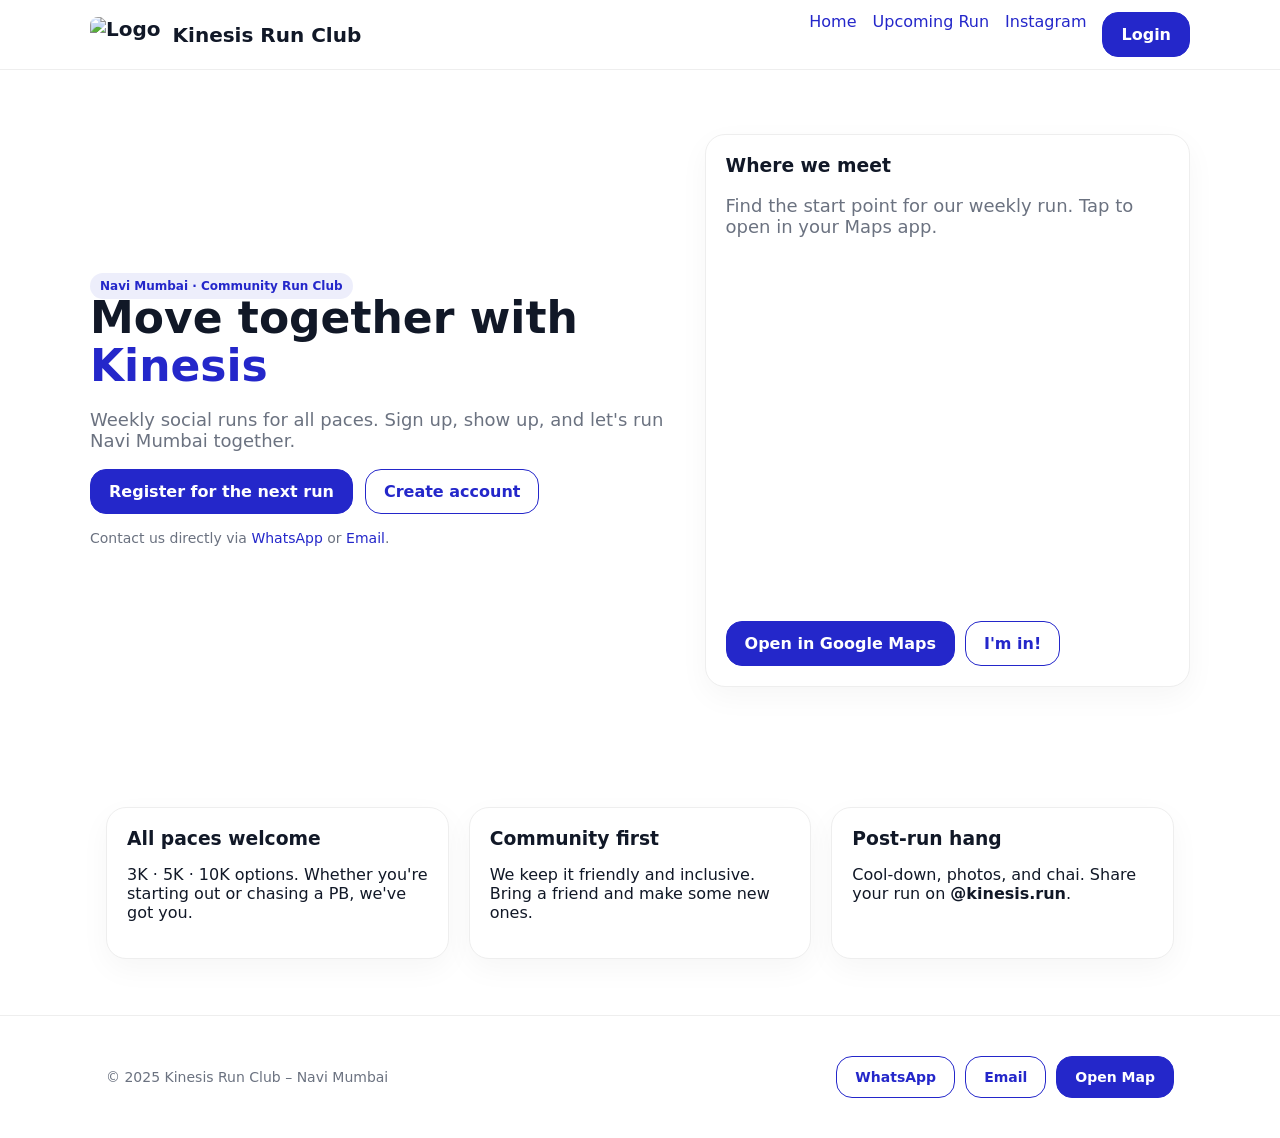
==== index.html @ 4a2fda23 "initial files" ====
<!DOCTYPE html>
<html lang="en">
  <head>
    <meta charset="utf-8" />
    <meta name="viewport" content="width=device-width, initial-scale=1" />
    <title>Kinesis Run Club</title>
    <link rel="stylesheet" href="assets/style.css" />
    <link rel="icon" href="assets/logo.png" />
    <meta name="theme-color" content="#2427CA" />
  </head>
  <body>
    <nav class="nav">
      <div class="container nav-inner">
        <div class="brand">
          <img src="assets/logo.png" alt="Logo" />
          <span>Kinesis Run Club</span>
        </div>
        <div class="navlinks">
          <a href="index.html">Home</a>
          <a href="register_run.html">Upcoming Run</a>
          <a
            href="https://instagram.com/kinesis.run"
            target="_blank"
            rel="noopener"
            >Instagram</a
          >
          <a href="login.html" class="btn">Login</a>
        </div>
      </div>
    </nav>
    <main>
      <section class="hero container">
        <div>
          <span class="badge">Navi Mumbai · Community Run Club</span>
          <h1>
            Move together with <span style="color: #2427ca">Kinesis</span>
          </h1>
          <p>
            Weekly social runs for all paces. Sign up, show up, and let's run
            Navi Mumbai together.
          </p>
          <div style="display: flex; gap: 12px; margin-top: 16px">
            <a class="btn" href="register_run.html"
              >Register for the next run</a
            >
            <a class="btn ghost" href="signup.html">Create account</a>
          </div>
          <div style="margin-top: 16px; font-size: 14px; color: #6b7280">
            Contact us directly via
            <a
              href="https://wa.me/919999999999?text=Hi%20Kinesis%20team!%20I%20had%20a%20question%20about%20the%20next%20run."
              target="_blank"
              rel="noopener"
              >WhatsApp</a
            >
            or
            <a
              href="mailto:hello@kinesis.run?subject=Kinesis%20Run%20Query&body=Hi%20Kinesis%20team%2C%0A%0AI%20had%20a%20question%20about%20the%20next%20run..."
              target="_blank"
              rel="noopener"
              >Email</a
            >.
          </div>
        </div>
        <div class="card map-card">
          <h3 style="margin-top: 0">Where we meet</h3>
          <p class="muted">
            Find the start point for our weekly run. Tap to open in your Maps
            app.
          </p>
          <iframe
            src="https://www.google.com/maps?q=?q=Navi+Mumbai&output=embed"
            loading="lazy"
            referrerpolicy="no-referrer-when-downgrade"
          ></iframe>
          <div style="margin-top: 12px; display: flex; gap: 10px">
            <a
              class="btn"
              href="https://maps.app.goo.gl/FHU3wwp6EKNCJDRWA"
              target="_blank"
              rel="noopener"
              >Open in Google Maps</a
            >
            <a class="btn ghost" href="register_run.html">I'm in!</a>
          </div>
        </div>
      </section>

      <section class="section">
        <div class="container grid grid-3">
          <div class="card">
            <h3 style="margin: 0 0 8px">All paces welcome</h3>
            <p>
              3K · 5K · 10K options. Whether you're starting out or chasing a
              PB, we've got you.
            </p>
          </div>
          <div class="card">
            <h3 style="margin: 0 0 8px">Community first</h3>
            <p>
              We keep it friendly and inclusive. Bring a friend and make some
              new ones.
            </p>
          </div>
          <div class="card">
            <h3 style="margin: 0 0 8px">Post-run hang</h3>
            <p>
              Cool-down, photos, and chai. Share your run on
              <strong>@kinesis.run</strong>.
            </p>
          </div>
        </div>
      </section>
    </main>
    <footer class="footer">
      <div
        class="container"
        style="
          display: flex;
          align-items: center;
          justify-content: space-between;
        "
      >
        <div>&copy; 2025 Kinesis Run Club – Navi Mumbai</div>
        <div style="display: flex; gap: 10px">
          <a
            class="btn ghost"
            href="https://wa.me/919999999999?text=Hi%20Kinesis%20team!%20I%20had%20a%20question%20about%20the%20next%20run."
            target="_blank"
            rel="noopener"
            title="WhatsApp us"
            >WhatsApp</a
          >
          <a
            class="btn ghost"
            href="mailto:hello@kinesis.run?subject=Kinesis%20Run%20Query&body=Hi%20Kinesis%20team%2C%0A%0AI%20had%20a%20question%20about%20the%20next%20run..."
            target="_blank"
            rel="noopener"
            title="Email us"
            >Email</a
          >
          <a
            class="btn"
            href="https://maps.app.goo.gl/FHU3wwp6EKNCJDRWA"
            target="_blank"
            rel="noopener"
            >Open Map</a
          >
        </div>
      </div>
    </footer>
  </body>
</html>
---- assets/style.css ----
:root{
  --primary: #2427CA;
  --bg: #ffffff;
  --text: #111827;
  --muted: #6b7280;
}
*{box-sizing:border-box}
body{
  margin:0;
  font-family: system-ui, -apple-system, Segoe UI, Roboto, Helvetica, Arial, "Apple Color Emoji","Segoe UI Emoji";
  color: var(--text);
  background: var(--bg);
}
a{ color: var(--primary); text-decoration: none; }
.container{ max-width: 1100px; margin: 0 auto; padding: 0 16px; }
.nav{
  position: sticky; top:0; z-index: 50;
  background: #fff; border-bottom: 1px solid #eee;
}
.nav-inner{ display:flex; align-items:center; justify-content:space-between; padding:12px 0; }
.brand{ display:flex; align-items:center; gap:12px; font-weight:700; font-size: 20px; }
.brand img{ height:36px; width:auto; border-radius:8px; }
.navlinks{ display:flex; gap:16px; }
.btn{
  display:inline-block; padding:12px 18px; border-radius:16px;
  border:1px solid var(--primary); color:#fff; background: var(--primary);
  transition: transform .05s ease, box-shadow .2s ease; font-weight:600;
}
.btn.ghost{ background:#fff; color: var(--primary); }
.btn:hover{ transform: translateY(-1px); box-shadow: 0 8px 20px rgba(36,39,202,.2); }
.hero{ padding: 64px 0; display:grid; grid-template-columns:1.2fr 1fr; gap: 32px; align-items:center; }
.hero h1{ font-size: 44px; line-height:1.1; margin:0 0 12px; }
.hero p{ color: var(--muted); font-size: 18px; }
.card{ background:#fff; border: 1px solid #eee; border-radius: 20px; padding: 20px; box-shadow: 0 10px 30px rgba(0,0,0,.04); }
.grid{ display:grid; gap: 20px; }
.grid-3{ grid-template-columns: repeat(3, 1fr); }
.section{ padding: 56px 0; }
.footer{ padding: 40px 0; border-top:1px solid #eee; color:#6b7280; font-size:14px; }
input, select, textarea{
  width:100%; padding:12px 14px; border-radius:12px; border:1px solid #e5e7eb;
  outline:none; font-size:16px; background:#fff;
}
label{ font-size:14px; color:#374151; font-weight:600; display:block; margin-bottom:8px; }
.form-row{ display:grid; grid-template-columns: 1fr 1fr; gap:16px; }
.badge{ background: rgba(36,39,202,.08); color: var(--primary); padding: 6px 10px; border-radius:999px; font-weight:700; font-size:12px; }
.table{ width:100%; border-collapse: collapse; }
.table th, .table td{ border-bottom:1px solid #eee; padding:10px 8px; text-align:left; font-size:14px; }
.stats{ display:flex; gap:16px; }
.stat{ flex:1; text-align:center; background:#fff; border:1px solid #eee; border-radius:16px; padding:16px; }
.map-card iframe{ width:100%; height:350px; border:0; border-radius:14px; }
@media (max-width: 900px){
  .hero{ grid-template-columns:1fr; }
  .form-row{ grid-template-columns: 1fr; }
}
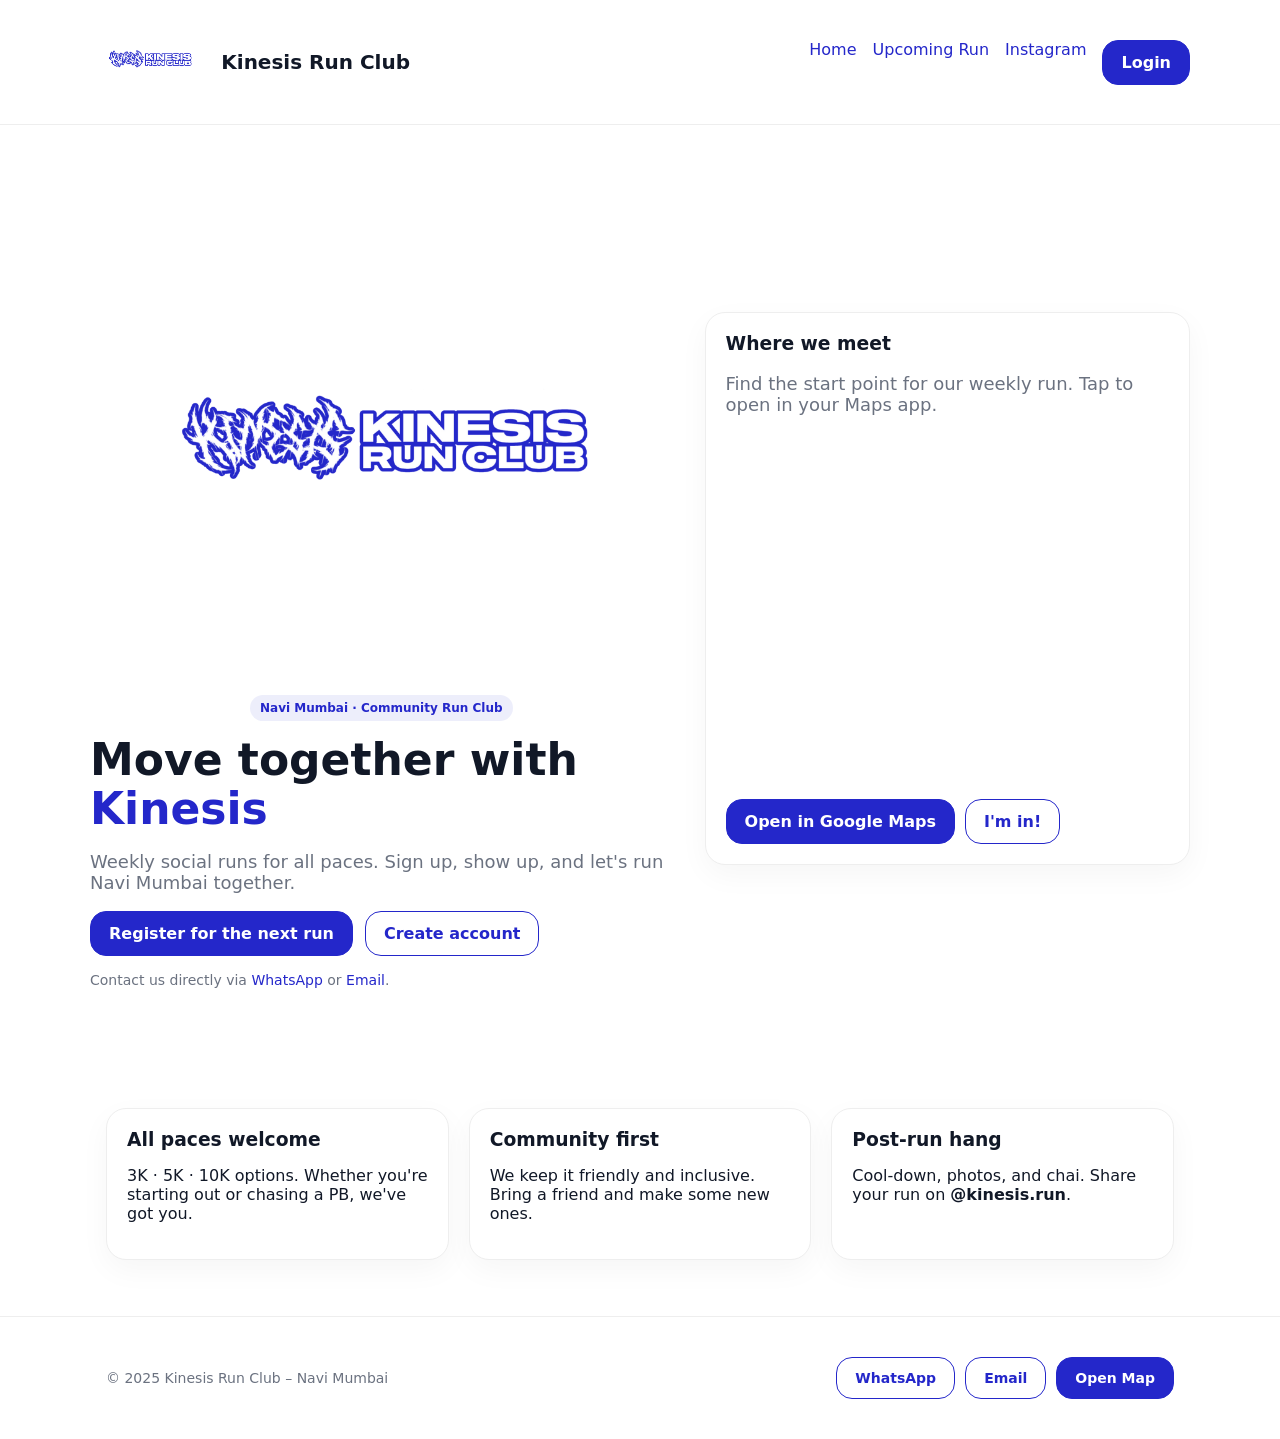
==== commit e0dad8ea: "Update hero logo CSS to fit banner space" ====
--- a/index.html
+++ b/index.html
@@ -1,25 +1,27 @@
 <!DOCTYPE html>
 <html lang="en">
   <head>
+    <meta name="viewport" content="width=device-width, initial-scale=1.0" />
+
     <meta charset="utf-8" />
     <meta name="viewport" content="width=device-width, initial-scale=1" />
     <title>Kinesis Run Club</title>
     <link rel="stylesheet" href="assets/style.css" />
-    <link rel="icon" href="assets/logo.png" />
+    <link rel="icon" href="assets/kinesis_logo.png" />
     <meta name="theme-color" content="#2427CA" />
   </head>
   <body>
     <nav class="nav">
       <div class="container nav-inner">
         <div class="brand">
-          <img src="assets/logo.png" alt="Logo" />
+          <img src="assets/kinesis_logo.png" alt="Logo" />
           <span>Kinesis Run Club</span>
         </div>
         <div class="navlinks">
           <a href="index.html">Home</a>
           <a href="register_run.html">Upcoming Run</a>
           <a
-            href="https://instagram.com/kinesis.run"
+            href="https://www.instagram.com/kinesisrunclub/"
             target="_blank"
             rel="noopener"
             >Instagram</a
@@ -31,10 +33,14 @@
     <main>
       <section class="hero container">
         <div>
-          <span class="badge">Navi Mumbai · Community Run Club</span>
+          <div class="hero-logo">
+            <img src="/assets/kinesis_logo.png" alt="Kinesis Logo" />
+            <span class="badge">Navi Mumbai · Community Run Club</span>
+          </div>
           <h1>
             Move together with <span style="color: #2427ca">Kinesis</span>
           </h1>
+
           <p>
             Weekly social runs for all paces. Sign up, show up, and let's run
             Navi Mumbai together.
--- a/assets/style.css
+++ b/assets/style.css
@@ -1,54 +1,198 @@
-:root{
-  --primary: #2427CA;
+:root {
+  --primary: #2427ca;
   --bg: #ffffff;
   --text: #111827;
   --muted: #6b7280;
 }
-*{box-sizing:border-box}
-body{
-  margin:0;
-  font-family: system-ui, -apple-system, Segoe UI, Roboto, Helvetica, Arial, "Apple Color Emoji","Segoe UI Emoji";
+* {
+  box-sizing: border-box;
+}
+body {
+  margin: 0;
+  font-family: system-ui, -apple-system, Segoe UI, Roboto, Helvetica, Arial,
+    "Apple Color Emoji", "Segoe UI Emoji";
   color: var(--text);
   background: var(--bg);
 }
-a{ color: var(--primary); text-decoration: none; }
-.container{ max-width: 1100px; margin: 0 auto; padding: 0 16px; }
-.nav{
-  position: sticky; top:0; z-index: 50;
-  background: #fff; border-bottom: 1px solid #eee;
+a {
+  color: var(--primary);
+  text-decoration: none;
 }
-.nav-inner{ display:flex; align-items:center; justify-content:space-between; padding:12px 0; }
-.brand{ display:flex; align-items:center; gap:12px; font-weight:700; font-size: 20px; }
-.brand img{ height:36px; width:auto; border-radius:8px; }
-.navlinks{ display:flex; gap:16px; }
-.btn{
-  display:inline-block; padding:12px 18px; border-radius:16px;
-  border:1px solid var(--primary); color:#fff; background: var(--primary);
-  transition: transform .05s ease, box-shadow .2s ease; font-weight:600;
+.container {
+  max-width: 1100px;
+  margin: 0 auto;
+  padding: 0 16px;
 }
-.btn.ghost{ background:#fff; color: var(--primary); }
-.btn:hover{ transform: translateY(-1px); box-shadow: 0 8px 20px rgba(36,39,202,.2); }
-.hero{ padding: 64px 0; display:grid; grid-template-columns:1.2fr 1fr; gap: 32px; align-items:center; }
-.hero h1{ font-size: 44px; line-height:1.1; margin:0 0 12px; }
-.hero p{ color: var(--muted); font-size: 18px; }
-.card{ background:#fff; border: 1px solid #eee; border-radius: 20px; padding: 20px; box-shadow: 0 10px 30px rgba(0,0,0,.04); }
-.grid{ display:grid; gap: 20px; }
-.grid-3{ grid-template-columns: repeat(3, 1fr); }
-.section{ padding: 56px 0; }
-.footer{ padding: 40px 0; border-top:1px solid #eee; color:#6b7280; font-size:14px; }
-input, select, textarea{
-  width:100%; padding:12px 14px; border-radius:12px; border:1px solid #e5e7eb;
-  outline:none; font-size:16px; background:#fff;
+.nav {
+  position: sticky;
+  top: 0;
+  z-index: 50;
+  background: #fff;
+  border-bottom: 1px solid #eee;
 }
-label{ font-size:14px; color:#374151; font-weight:600; display:block; margin-bottom:8px; }
-.form-row{ display:grid; grid-template-columns: 1fr 1fr; gap:16px; }
-.badge{ background: rgba(36,39,202,.08); color: var(--primary); padding: 6px 10px; border-radius:999px; font-weight:700; font-size:12px; }
-.table{ width:100%; border-collapse: collapse; }
-.table th, .table td{ border-bottom:1px solid #eee; padding:10px 8px; text-align:left; font-size:14px; }
-.stats{ display:flex; gap:16px; }
-.stat{ flex:1; text-align:center; background:#fff; border:1px solid #eee; border-radius:16px; padding:16px; }
-.map-card iframe{ width:100%; height:350px; border:0; border-radius:14px; }
-@media (max-width: 900px){
-  .hero{ grid-template-columns:1fr; }
-  .form-row{ grid-template-columns: 1fr; }
-}+.nav-inner {
+  display: flex;
+  align-items: center;
+  justify-content: space-between;
+  padding: 12px 0;
+}
+.brand {
+  display: flex;
+  align-items: center;
+  gap: 12px;
+  font-weight: 700;
+  font-size: 20px;
+}
+.brand img {
+  height: 100px;
+  width: auto;
+  border-radius: 10px;
+}
+.hero-logo {
+  text-align: center; /* center horizontally */
+  margin-bottom: 10px; /* space below the logo */
+}
+
+.hero-logo {
+  width: 100%; /* take full container width */
+  text-align: center; /* center horizontally */
+  margin: 20px 0; /* spacing above and below */
+}
+
+.hero-logo img {
+  max-width: 100%; /* responsive to container */
+  height: auto; /* keep aspect ratio */
+  display: block; /* remove inline gap */
+  margin: 0 auto; /* center the image */
+  object-fit: contain; /* avoid stretching distortion */
+}
+
+.navlinks {
+  display: flex;
+  gap: 16px;
+}
+.btn {
+  display: inline-block;
+  padding: 12px 18px;
+  border-radius: 16px;
+  border: 1px solid var(--primary);
+  color: #fff;
+  background: var(--primary);
+  transition: transform 0.05s ease, box-shadow 0.2s ease;
+  font-weight: 600;
+}
+.btn.ghost {
+  background: #fff;
+  color: var(--primary);
+}
+.btn:hover {
+  transform: translateY(-1px);
+  box-shadow: 0 8px 20px rgba(36, 39, 202, 0.2);
+}
+.hero {
+  padding: 64px 0;
+  display: grid;
+  grid-template-columns: 1.2fr 1fr;
+  gap: 32px;
+  align-items: center;
+}
+.hero h1 {
+  font-size: 44px;
+  line-height: 1.1;
+  margin: 0 0 12px;
+}
+.hero p {
+  color: var(--muted);
+  font-size: 18px;
+}
+.card {
+  background: #fff;
+  border: 1px solid #eee;
+  border-radius: 20px;
+  padding: 20px;
+  box-shadow: 0 10px 30px rgba(0, 0, 0, 0.04);
+}
+.grid {
+  display: grid;
+  gap: 20px;
+}
+.grid-3 {
+  grid-template-columns: repeat(3, 1fr);
+}
+.section {
+  padding: 56px 0;
+}
+.footer {
+  padding: 40px 0;
+  border-top: 1px solid #eee;
+  color: #6b7280;
+  font-size: 14px;
+}
+input,
+select,
+textarea {
+  width: 100%;
+  padding: 12px 14px;
+  border-radius: 12px;
+  border: 1px solid #e5e7eb;
+  outline: none;
+  font-size: 16px;
+  background: #fff;
+}
+label {
+  font-size: 14px;
+  color: #374151;
+  font-weight: 600;
+  display: block;
+  margin-bottom: 8px;
+}
+.form-row {
+  display: grid;
+  grid-template-columns: 1fr 1fr;
+  gap: 16px;
+}
+.badge {
+  background: rgba(36, 39, 202, 0.08);
+  color: var(--primary);
+  padding: 6px 10px;
+  border-radius: 999px;
+  font-weight: 700;
+  font-size: 12px;
+}
+.table {
+  width: 100%;
+  border-collapse: collapse;
+}
+.table th,
+.table td {
+  border-bottom: 1px solid #eee;
+  padding: 10px 8px;
+  text-align: left;
+  font-size: 14px;
+}
+.stats {
+  display: flex;
+  gap: 16px;
+}
+.stat {
+  flex: 1;
+  text-align: center;
+  background: #fff;
+  border: 1px solid #eee;
+  border-radius: 16px;
+  padding: 16px;
+}
+.map-card iframe {
+  width: 100%;
+  height: 350px;
+  border: 0;
+  border-radius: 14px;
+}
+@media (max-width: 900px) {
+  .hero {
+    grid-template-columns: 1fr;
+  }
+  .form-row {
+    grid-template-columns: 1fr;
+  }
+}
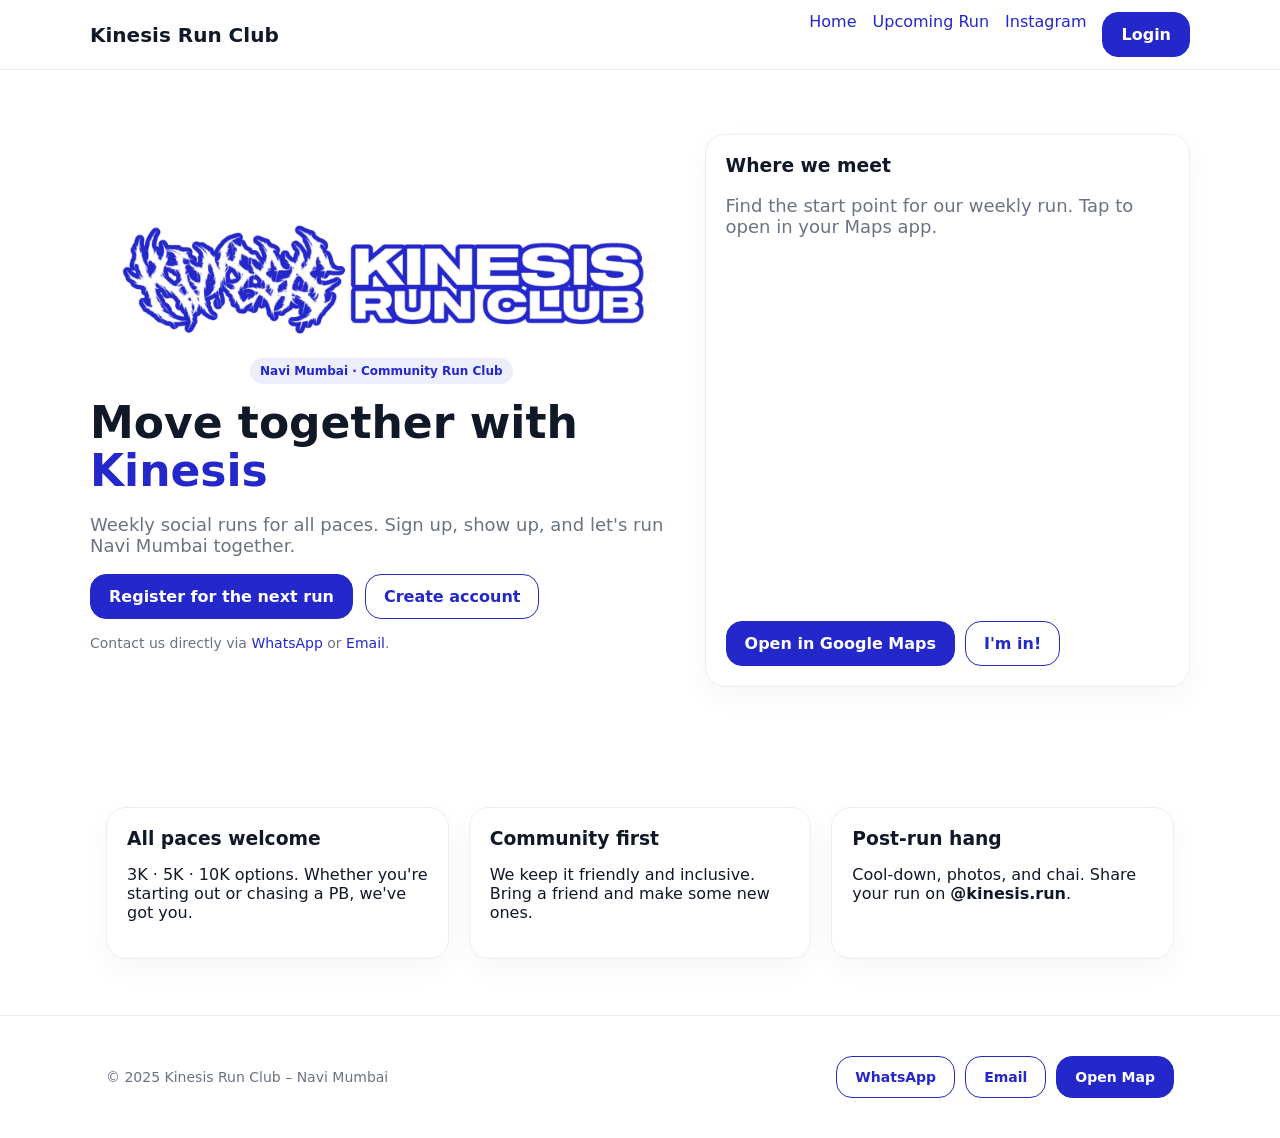
==== commit 0cada025: "Update kinesis logo" ====
--- a/index.html
+++ b/index.html
@@ -14,7 +14,6 @@
     <nav class="nav">
       <div class="container nav-inner">
         <div class="brand">
-          <img src="assets/kinesis_logo.png" alt="Logo" />
           <span>Kinesis Run Club</span>
         </div>
         <div class="navlinks">
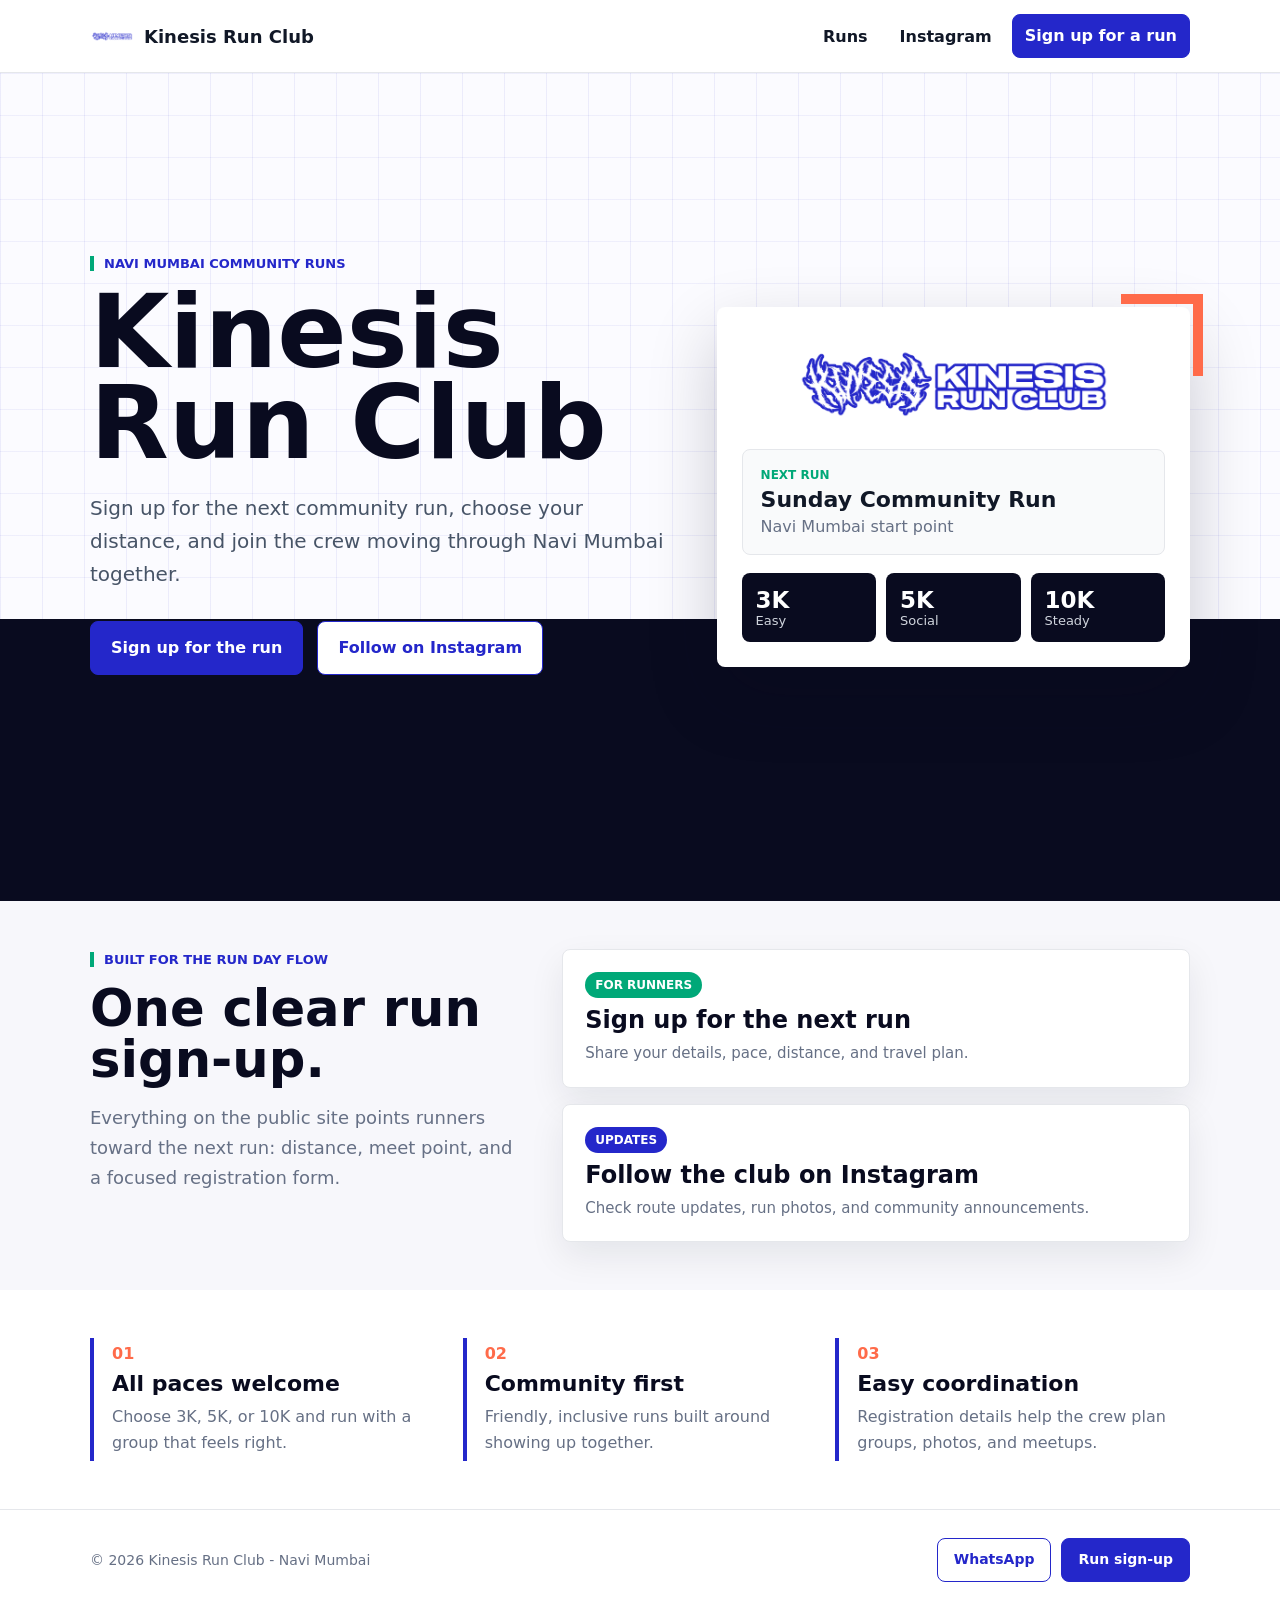
==== commit dfc245bf: "Initial commit" ====
--- a/index.html
+++ b/index.html
@@ -1,11 +1,13 @@
 <!DOCTYPE html>
 <html lang="en">
   <head>
-    <meta name="viewport" content="width=device-width, initial-scale=1.0" />
-
     <meta charset="utf-8" />
     <meta name="viewport" content="width=device-width, initial-scale=1" />
     <title>Kinesis Run Club</title>
+    <meta
+      name="description"
+      content="Kinesis Run Club is a Navi Mumbai community run club with simple sign-ups for upcoming runs."
+    />
     <link rel="stylesheet" href="assets/style.css" />
     <link rel="icon" href="assets/kinesis_logo.png" />
     <meta name="theme-color" content="#2427CA" />
@@ -13,146 +15,150 @@
   <body>
     <nav class="nav">
       <div class="container nav-inner">
-        <div class="brand">
+        <a class="brand" href="index.html" aria-label="Kinesis Run Club home">
+          <img src="assets/kinesis_logo.png" alt="" />
           <span>Kinesis Run Club</span>
-        </div>
-        <div class="navlinks">
-          <a href="index.html">Home</a>
-          <a href="register_run.html">Upcoming Run</a>
-          <a
-            href="https://www.instagram.com/kinesisrunclub/"
-            target="_blank"
-            rel="noopener"
-            >Instagram</a
-          >
-          <a href="login.html" class="btn">Login</a>
+        </a>
+        <button
+          class="hamburger"
+          type="button"
+          data-menu-toggle
+          aria-label="Open menu"
+          aria-controls="navLinks"
+          aria-expanded="false"
+        >
+          <span></span>
+          <span></span>
+          <span></span>
+        </button>
+        <div class="navlinks" id="navLinks">
+          <button class="close-btn" type="button" data-menu-toggle aria-label="Close menu">
+            &times;
+          </button>
+          <a href="#runs">Runs</a>
+          <a href="https://www.instagram.com/kinesisrunclub/" target="_blank" rel="noopener">
+            Instagram
+          </a>
+          <a href="register_run.html" class="btn">Sign up for a run</a>
         </div>
       </div>
     </nav>
+    <div class="overlay" data-menu-toggle></div>
+
     <main>
-      <section class="hero container">
-        <div>
-          <div class="hero-logo">
-            <img src="/assets/kinesis_logo.png" alt="Kinesis Logo" />
-            <span class="badge">Navi Mumbai · Community Run Club</span>
+      <section class="home-hero">
+        <div class="container home-hero-inner">
+          <div class="home-copy">
+            <span class="eyebrow">Navi Mumbai community runs</span>
+            <h1>Kinesis Run Club</h1>
+            <p>
+              Sign up for the next community run, choose your distance, and
+              join the crew moving through Navi Mumbai together.
+            </p>
+            <div class="hero-actions">
+              <a class="btn btn-large" href="register_run.html">Sign up for the run</a>
+              <a
+                class="btn ghost btn-large"
+                href="https://www.instagram.com/kinesisrunclub/"
+                target="_blank"
+                rel="noopener"
+                >Follow on Instagram</a
+              >
+            </div>
           </div>
-          <h1>
-            Move together with <span style="color: #2427ca">Kinesis</span>
-          </h1>
 
-          <p>
-            Weekly social runs for all paces. Sign up, show up, and let's run
-            Navi Mumbai together.
-          </p>
-          <div style="display: flex; gap: 12px; margin-top: 16px">
-            <a class="btn" href="register_run.html"
-              >Register for the next run</a
-            >
-            <a class="btn ghost" href="signup.html">Create account</a>
-          </div>
-          <div style="margin-top: 16px; font-size: 14px; color: #6b7280">
-            Contact us directly via
-            <a
-              href="https://wa.me/919999999999?text=Hi%20Kinesis%20team!%20I%20had%20a%20question%20about%20the%20next%20run."
-              target="_blank"
-              rel="noopener"
-              >WhatsApp</a
-            >
-            or
-            <a
-              href="mailto:hello@kinesis.run?subject=Kinesis%20Run%20Query&body=Hi%20Kinesis%20team%2C%0A%0AI%20had%20a%20question%20about%20the%20next%20run..."
-              target="_blank"
-              rel="noopener"
-              >Email</a
-            >.
-          </div>
-        </div>
-        <div class="card map-card">
-          <h3 style="margin-top: 0">Where we meet</h3>
-          <p class="muted">
-            Find the start point for our weekly run. Tap to open in your Maps
-            app.
-          </p>
-          <iframe
-            src="https://www.google.com/maps?q=?q=Navi+Mumbai&output=embed"
-            loading="lazy"
-            referrerpolicy="no-referrer-when-downgrade"
-          ></iframe>
-          <div style="margin-top: 12px; display: flex; gap: 10px">
-            <a
-              class="btn"
-              href="https://maps.app.goo.gl/FHU3wwp6EKNCJDRWA"
-              target="_blank"
-              rel="noopener"
-              >Open in Google Maps</a
-            >
-            <a class="btn ghost" href="register_run.html">I'm in!</a>
+          <div class="home-panel" aria-label="Kinesis Run Club run summary">
+            <img src="assets/kinesis_logo.png" alt="Kinesis Run Club logo" />
+            <div class="run-card">
+              <span class="run-card-label">Next run</span>
+              <strong>Sunday Community Run</strong>
+              <span>Navi Mumbai start point</span>
+            </div>
+            <div class="run-metrics">
+              <div>
+                <strong>3K</strong>
+                <span>Easy</span>
+              </div>
+              <div>
+                <strong>5K</strong>
+                <span>Social</span>
+              </div>
+              <div>
+                <strong>10K</strong>
+                <span>Steady</span>
+              </div>
+            </div>
           </div>
         </div>
       </section>
 
-      <section class="section">
-        <div class="container grid grid-3">
-          <div class="card">
-            <h3 style="margin: 0 0 8px">All paces welcome</h3>
-            <p>
-              3K · 5K · 10K options. Whether you're starting out or chasing a
-              PB, we've got you.
+      <section class="section" id="runs">
+        <div class="container split-section">
+          <div>
+            <span class="eyebrow">Built for the run day flow</span>
+            <h2 class="section-title">One clear run sign-up.</h2>
+            <p class="section-copy">
+              Everything on the public site points runners toward the next run:
+              distance, meet point, and a focused registration form.
             </p>
           </div>
-          <div class="card">
-            <h3 style="margin: 0 0 8px">Community first</h3>
-            <p>
-              We keep it friendly and inclusive. Bring a friend and make some
-              new ones.
-            </p>
+          <div class="choice-grid">
+            <a class="choice-card runner" href="register_run.html">
+              <span>For runners</span>
+              <strong>Sign up for the next run</strong>
+              <small>Share your details, pace, distance, and travel plan.</small>
+            </a>
+            <a
+              class="choice-card admin"
+              href="https://www.instagram.com/kinesisrunclub/"
+              target="_blank"
+              rel="noopener"
+            >
+              <span>Updates</span>
+              <strong>Follow the club on Instagram</strong>
+              <small>Check route updates, run photos, and community announcements.</small>
+            </a>
           </div>
-          <div class="card">
-            <h3 style="margin: 0 0 8px">Post-run hang</h3>
-            <p>
-              Cool-down, photos, and chai. Share your run on
-              <strong>@kinesis.run</strong>.
-            </p>
+        </div>
+      </section>
+
+      <section class="section soft-section">
+        <div class="container grid grid-3">
+          <div class="feature">
+            <span>01</span>
+            <h3>All paces welcome</h3>
+            <p>Choose 3K, 5K, or 10K and run with a group that feels right.</p>
+          </div>
+          <div class="feature">
+            <span>02</span>
+            <h3>Community first</h3>
+            <p>Friendly, inclusive runs built around showing up together.</p>
+          </div>
+          <div class="feature">
+            <span>03</span>
+            <h3>Easy coordination</h3>
+            <p>Registration details help the crew plan groups, photos, and meetups.</p>
           </div>
         </div>
       </section>
     </main>
+
     <footer class="footer">
-      <div
-        class="container"
-        style="
-          display: flex;
-          align-items: center;
-          justify-content: space-between;
-        "
-      >
-        <div>&copy; 2025 Kinesis Run Club – Navi Mumbai</div>
-        <div style="display: flex; gap: 10px">
+      <div class="container footer-inner">
+        <div>&copy; 2026 Kinesis Run Club - Navi Mumbai</div>
+        <div class="footer-actions">
           <a
             class="btn ghost"
             href="https://wa.me/919999999999?text=Hi%20Kinesis%20team!%20I%20had%20a%20question%20about%20the%20next%20run."
             target="_blank"
             rel="noopener"
-            title="WhatsApp us"
             >WhatsApp</a
           >
-          <a
-            class="btn ghost"
-            href="mailto:hello@kinesis.run?subject=Kinesis%20Run%20Query&body=Hi%20Kinesis%20team%2C%0A%0AI%20had%20a%20question%20about%20the%20next%20run..."
-            target="_blank"
-            rel="noopener"
-            title="Email us"
-            >Email</a
-          >
-          <a
-            class="btn"
-            href="https://maps.app.goo.gl/FHU3wwp6EKNCJDRWA"
-            target="_blank"
-            rel="noopener"
-            >Open Map</a
-          >
+          <a class="btn" href="register_run.html">Run sign-up</a>
         </div>
       </div>
     </footer>
+
+    <script src="assets/site.js"></script>
   </body>
 </html>
--- a/assets/style.css
+++ b/assets/style.css
@@ -1,198 +1,979 @@
 :root {
   --primary: #2427ca;
-  --bg: #ffffff;
+  --primary-dark: #17198f;
+  --accent: #00a878;
+  --coral: #ff6b4a;
+  --ink: #090b1f;
+  --bg: #f7f7fb;
+  --surface: #ffffff;
   --text: #111827;
-  --muted: #6b7280;
-}
+  --muted: #667085;
+  --line: #e5e7eb;
+  --shadow: 0 14px 35px rgba(17, 24, 39, 0.08);
+}
+
 * {
   box-sizing: border-box;
 }
+
+html {
+  scroll-behavior: smooth;
+}
+
 body {
   margin: 0;
-  font-family: system-ui, -apple-system, Segoe UI, Roboto, Helvetica, Arial,
-    "Apple Color Emoji", "Segoe UI Emoji";
+  min-height: 100vh;
+  font-family: Inter, ui-sans-serif, system-ui, -apple-system, BlinkMacSystemFont,
+    "Segoe UI", Roboto, Arial, sans-serif;
   color: var(--text);
   background: var(--bg);
 }
+
+body.menu-open {
+  overflow: hidden;
+}
+
 a {
   color: var(--primary);
   text-decoration: none;
 }
+
+img {
+  max-width: 100%;
+  height: auto;
+}
+
 .container {
-  max-width: 1100px;
+  width: min(1100px, calc(100% - 32px));
   margin: 0 auto;
-  padding: 0 16px;
-}
+}
+
 .nav {
   position: sticky;
   top: 0;
   z-index: 50;
-  background: #fff;
-  border-bottom: 1px solid #eee;
-}
+  background: rgba(255, 255, 255, 0.94);
+  border-bottom: 1px solid var(--line);
+  backdrop-filter: blur(12px);
+}
+
 .nav-inner {
   display: flex;
   align-items: center;
   justify-content: space-between;
-  padding: 12px 0;
-}
+  min-height: 72px;
+  gap: 18px;
+}
+
 .brand {
+  display: inline-flex;
+  align-items: center;
+  gap: 10px;
+  color: var(--text);
+  font-size: 18px;
+  font-weight: 800;
+}
+
+.brand img {
+  width: 44px;
+  height: 44px;
+  border-radius: 8px;
+  object-fit: contain;
+}
+
+.navlinks {
   display: flex;
   align-items: center;
-  gap: 12px;
-  font-weight: 700;
-  font-size: 20px;
-}
-.brand img {
-  height: 100px;
-  width: auto;
-  border-radius: 10px;
-}
-.hero-logo {
-  text-align: center; /* center horizontally */
-  margin-bottom: 10px; /* space below the logo */
-}
-
-.hero-logo {
-  width: 100%; /* take full container width */
-  text-align: center; /* center horizontally */
-  margin: 20px 0; /* spacing above and below */
-}
-
-.hero-logo img {
-  max-width: 100%; /* responsive to container */
-  height: auto; /* keep aspect ratio */
-  display: block; /* remove inline gap */
-  margin: 0 auto; /* center the image */
-  object-fit: contain; /* avoid stretching distortion */
-}
-
-.navlinks {
-  display: flex;
-  gap: 16px;
-}
+  gap: 8px;
+}
+
+.navlinks a {
+  border-radius: 8px;
+  color: var(--text);
+  font-weight: 650;
+  padding: 10px 12px;
+}
+
+.navlinks a:hover {
+  background: rgba(36, 39, 202, 0.08);
+  color: var(--primary);
+}
+
+.navlinks .btn {
+  color: #fff;
+}
+
+.hamburger,
+.close-btn,
+.overlay {
+  display: none;
+}
+
 .btn {
-  display: inline-block;
-  padding: 12px 18px;
-  border-radius: 16px;
+  display: inline-flex;
+  align-items: center;
+  justify-content: center;
+  min-height: 44px;
+  padding: 10px 16px;
   border: 1px solid var(--primary);
+  border-radius: 8px;
+  background: var(--primary);
   color: #fff;
-  background: var(--primary);
-  transition: transform 0.05s ease, box-shadow 0.2s ease;
-  font-weight: 600;
-}
+  cursor: pointer;
+  font: inherit;
+  font-weight: 750;
+  line-height: 1.1;
+  transition: background 0.2s ease, box-shadow 0.2s ease, transform 0.1s ease;
+}
+
+.btn-large {
+  min-height: 54px;
+  padding: 14px 20px;
+  font-size: 16px;
+}
+
+.btn:hover {
+  background: var(--primary-dark);
+  box-shadow: 0 10px 20px rgba(36, 39, 202, 0.18);
+  transform: translateY(-1px);
+}
+
 .btn.ghost {
   background: #fff;
   color: var(--primary);
 }
-.btn:hover {
-  transform: translateY(-1px);
-  box-shadow: 0 8px 20px rgba(36, 39, 202, 0.2);
-}
+
+.btn.ghost:hover {
+  background: rgba(36, 39, 202, 0.08);
+  color: var(--primary-dark);
+}
+
 .hero {
-  padding: 64px 0;
-  display: grid;
-  grid-template-columns: 1.2fr 1fr;
-  gap: 32px;
+  display: grid;
+  grid-template-columns: minmax(0, 1.05fr) minmax(320px, 0.95fr);
   align-items: center;
-}
+  gap: 34px;
+  padding: 56px 0 40px;
+}
+
+.hero-logo {
+  display: flex;
+  align-items: center;
+  gap: 14px;
+  margin-bottom: 18px;
+}
+
+.hero-logo img {
+  width: 92px;
+  height: 92px;
+  border-radius: 14px;
+  object-fit: contain;
+}
+
+.badge {
+  display: inline-flex;
+  align-items: center;
+  width: fit-content;
+  border-radius: 999px;
+  background: rgba(36, 39, 202, 0.09);
+  color: var(--primary);
+  padding: 7px 11px;
+  font-size: 13px;
+  font-weight: 800;
+}
+
 .hero h1 {
-  font-size: 44px;
-  line-height: 1.1;
-  margin: 0 0 12px;
-}
+  max-width: 720px;
+  margin: 0 0 14px;
+  font-size: clamp(2.45rem, 6vw, 4.8rem);
+  line-height: 0.96;
+  letter-spacing: 0;
+}
+
 .hero p {
+  max-width: 620px;
+  color: var(--muted);
+  font-size: 19px;
+  line-height: 1.6;
+}
+
+.actions {
+  display: flex;
+  flex-wrap: wrap;
+  gap: 12px;
+  margin-top: 18px;
+}
+
+.contact-line {
+  margin-top: 16px;
+  color: var(--muted);
+  font-size: 14px;
+  line-height: 1.5;
+}
+
+.home-hero {
+  position: relative;
+  overflow: hidden;
+  min-height: calc(100vh - 72px);
+  background:
+    linear-gradient(90deg, rgba(36, 39, 202, 0.07) 1px, transparent 1px),
+    linear-gradient(rgba(36, 39, 202, 0.06) 1px, transparent 1px),
+    #fbfbff;
+  background-size: 42px 42px;
+}
+
+.home-hero::before {
+  content: "";
+  position: absolute;
+  inset: auto 0 0;
+  height: 34%;
+  background: var(--ink);
+}
+
+.home-hero-inner {
+  position: relative;
+  display: grid;
+  grid-template-columns: minmax(0, 1.1fr) minmax(300px, 0.9fr);
+  align-items: center;
+  gap: 48px;
+  min-height: calc(100vh - 72px);
+  padding: 42px 0;
+}
+
+.home-copy {
+  padding: 18px 0 64px;
+}
+
+.eyebrow {
+  display: inline-flex;
+  width: fit-content;
+  border-left: 4px solid var(--accent);
+  color: var(--primary);
+  font-size: 13px;
+  font-weight: 850;
+  letter-spacing: 0;
+  margin-bottom: 16px;
+  padding-left: 10px;
+  text-transform: uppercase;
+}
+
+.home-copy h1 {
+  max-width: 760px;
+  margin: 0;
+  color: var(--ink);
+  font-size: clamp(3rem, 8vw, 7.4rem);
+  letter-spacing: 0;
+  line-height: 0.88;
+}
+
+.home-copy p {
+  max-width: 620px;
+  margin: 24px 0 0;
+  color: #475467;
+  font-size: 20px;
+  line-height: 1.65;
+}
+
+.hero-actions {
+  display: flex;
+  flex-wrap: wrap;
+  gap: 14px;
+  margin-top: 30px;
+}
+
+.home-panel {
+  position: relative;
+  display: grid;
+  gap: 18px;
+  border: 1px solid rgba(255, 255, 255, 0.42);
+  border-radius: 8px;
+  background: #fff;
+  box-shadow: 0 28px 70px rgba(9, 11, 31, 0.2);
+  padding: 24px;
+}
+
+.home-panel::before {
+  content: "";
+  position: absolute;
+  top: -14px;
+  right: -14px;
+  width: 72px;
+  height: 72px;
+  border-top: 10px solid var(--coral);
+  border-right: 10px solid var(--coral);
+}
+
+.home-panel img {
+  width: min(100%, 340px);
+  justify-self: center;
+  border-radius: 8px;
+}
+
+.run-card {
+  display: grid;
+  gap: 5px;
+  border: 1px solid var(--line);
+  border-radius: 8px;
+  background: #f9fafb;
+  padding: 18px;
+}
+
+.run-card-label {
+  color: var(--accent);
+  font-size: 12px;
+  font-weight: 850;
+  text-transform: uppercase;
+}
+
+.run-card strong {
+  font-size: 22px;
+}
+
+.run-card span:last-child {
+  color: var(--muted);
+}
+
+.run-metrics {
+  display: grid;
+  grid-template-columns: repeat(3, minmax(0, 1fr));
+  gap: 10px;
+}
+
+.run-metrics div {
+  border-radius: 8px;
+  background: var(--ink);
+  color: #fff;
+  padding: 14px;
+}
+
+.run-metrics strong,
+.run-metrics span {
+  display: block;
+}
+
+.run-metrics strong {
+  font-size: 23px;
+}
+
+.run-metrics span {
+  color: #d0d5dd;
+  font-size: 13px;
+}
+
+.split-section {
+  display: grid;
+  grid-template-columns: minmax(0, 0.82fr) minmax(320px, 1.18fr);
+  align-items: start;
+  gap: 36px;
+}
+
+.section-title {
+  margin: 0;
+  color: var(--ink);
+  font-size: clamp(2rem, 4vw, 3.6rem);
+  line-height: 1;
+}
+
+.section-copy {
+  max-width: 520px;
   color: var(--muted);
   font-size: 18px;
-}
+  line-height: 1.65;
+}
+
+.choice-grid {
+  display: grid;
+  gap: 16px;
+}
+
+.choice-card {
+  display: grid;
+  gap: 8px;
+  border: 1px solid var(--line);
+  border-radius: 8px;
+  background: #fff;
+  color: var(--text);
+  padding: 22px;
+  box-shadow: var(--shadow);
+  transition: border-color 0.2s ease, box-shadow 0.2s ease, transform 0.1s ease;
+}
+
+.choice-card:hover {
+  border-color: rgba(36, 39, 202, 0.42);
+  box-shadow: 0 18px 46px rgba(17, 24, 39, 0.12);
+  transform: translateY(-2px);
+}
+
+.choice-card span {
+  width: fit-content;
+  border-radius: 999px;
+  color: #fff;
+  font-size: 12px;
+  font-weight: 850;
+  padding: 6px 10px;
+  text-transform: uppercase;
+}
+
+.choice-card.runner span {
+  background: var(--accent);
+}
+
+.choice-card.admin span {
+  background: var(--primary);
+}
+
+.choice-card strong {
+  color: var(--ink);
+  font-size: 24px;
+}
+
+.choice-card small {
+  color: var(--muted);
+  font-size: 15px;
+  line-height: 1.5;
+}
+
+.soft-section {
+  background: #fff;
+}
+
+.feature {
+  border-left: 4px solid var(--primary);
+  padding: 6px 0 6px 18px;
+}
+
+.feature span {
+  color: var(--coral);
+  font-weight: 900;
+}
+
+.feature h3 {
+  margin: 8px 0;
+  color: var(--ink);
+  font-size: 22px;
+}
+
+.feature p {
+  margin: 0;
+  color: var(--muted);
+  line-height: 1.6;
+}
+
+.register-page {
+  background:
+    linear-gradient(135deg, rgba(36, 39, 202, 0.08), transparent 34%),
+    linear-gradient(315deg, rgba(0, 168, 120, 0.08), transparent 30%),
+    var(--bg);
+}
+
+.register-layout {
+  display: grid;
+  grid-template-columns: minmax(260px, 0.45fr) minmax(0, 0.85fr);
+  align-items: start;
+  gap: 24px;
+}
+
+.run-summary {
+  position: sticky;
+  top: 96px;
+  border-radius: 8px;
+  background: var(--ink);
+  color: #fff;
+  padding: 26px;
+  box-shadow: 0 22px 48px rgba(9, 11, 31, 0.22);
+}
+
+.run-summary .eyebrow {
+  color: #a7f3d0;
+}
+
+.run-summary h1 {
+  margin: 0;
+  font-size: clamp(2rem, 4vw, 3rem);
+  line-height: 0.98;
+}
+
+.run-summary p {
+  color: #d0d5dd;
+  line-height: 1.6;
+}
+
+.summary-list {
+  display: grid;
+  gap: 12px;
+  margin: 22px 0;
+}
+
+.summary-list div {
+  border: 1px solid rgba(255, 255, 255, 0.16);
+  border-radius: 8px;
+  padding: 14px;
+}
+
+.summary-list span,
+.summary-list strong {
+  display: block;
+}
+
+.summary-list span {
+  color: #98a2b3;
+  font-size: 12px;
+  font-weight: 850;
+  text-transform: uppercase;
+}
+
+.summary-list strong {
+  margin-top: 4px;
+}
+
+.form-card {
+  padding: 26px;
+}
+
+.form-section-title {
+  border-top: 1px solid var(--line);
+  color: var(--primary);
+  font-size: 13px;
+  font-weight: 900;
+  margin: 22px 0 16px;
+  padding-top: 20px;
+  text-transform: uppercase;
+}
+
+.form-section-title:first-of-type {
+  margin-top: 8px;
+}
+
+.check-field {
+  display: flex;
+  align-items: flex-start;
+  gap: 10px;
+  border: 1px solid rgba(36, 39, 202, 0.18);
+  border-radius: 8px;
+  background: rgba(36, 39, 202, 0.06);
+  color: var(--text);
+  line-height: 1.5;
+  margin: 18px 0 0;
+  padding: 14px;
+}
+
+.check-field input {
+  flex: 0 0 auto;
+  width: 18px;
+  min-height: 18px;
+  margin-top: 2px;
+}
+
+.confirmation-hero {
+  min-height: calc(100vh - 72px);
+  display: grid;
+  align-items: center;
+  background:
+    linear-gradient(rgba(9, 11, 31, 0.72), rgba(9, 11, 31, 0.9)),
+    linear-gradient(135deg, var(--primary), var(--accent));
+  padding: 48px 0;
+}
+
+.confirmation-card {
+  border: 1px solid rgba(255, 255, 255, 0.16);
+  border-radius: 8px;
+  background: rgba(255, 255, 255, 0.96);
+  box-shadow: 0 30px 80px rgba(0, 0, 0, 0.26);
+  padding: clamp(24px, 5vw, 48px);
+}
+
+.confirmation-card h1 {
+  margin: 0;
+  color: var(--ink);
+  font-size: clamp(3rem, 8vw, 7rem);
+  line-height: 0.9;
+}
+
+.confirmation-card p {
+  max-width: 720px;
+  color: var(--muted);
+  font-size: 19px;
+  line-height: 1.65;
+}
+
+.confirmation-grid {
+  display: grid;
+  grid-template-columns: repeat(3, minmax(0, 1fr));
+  gap: 12px;
+  margin-top: 24px;
+}
+
+.confirmation-grid div {
+  border: 1px solid var(--line);
+  border-radius: 8px;
+  background: #fff;
+  padding: 16px;
+}
+
+.confirmation-grid span,
+.confirmation-grid strong {
+  display: block;
+}
+
+.confirmation-grid span {
+  color: var(--accent);
+  font-size: 12px;
+  font-weight: 900;
+  text-transform: uppercase;
+}
+
+.confirmation-grid strong {
+  margin-top: 6px;
+}
+
+.admin-actions {
+  display: flex;
+  flex-wrap: wrap;
+  gap: 10px;
+}
+
+.admin-filters {
+  display: grid;
+  grid-template-columns: minmax(220px, 1fr) minmax(160px, 0.42fr) minmax(
+      160px,
+      0.42fr
+    );
+  gap: 14px;
+  margin: 16px 0;
+}
+
+.admin-filters .field {
+  margin-bottom: 0;
+}
+
+.section {
+  padding: 48px 0;
+}
+
+.section-heading {
+  margin: 0 0 18px;
+  font-size: 28px;
+}
+
 .card {
-  background: #fff;
-  border: 1px solid #eee;
-  border-radius: 20px;
-  padding: 20px;
-  box-shadow: 0 10px 30px rgba(0, 0, 0, 0.04);
-}
+  border: 1px solid var(--line);
+  border-radius: 8px;
+  background: var(--surface);
+  box-shadow: var(--shadow);
+  padding: 22px;
+}
+
+.card h2,
+.card h3 {
+  margin-top: 0;
+}
+
+.card p {
+  color: var(--muted);
+  line-height: 1.6;
+}
+
 .grid {
   display: grid;
-  gap: 20px;
-}
+  gap: 18px;
+}
+
 .grid-3 {
-  grid-template-columns: repeat(3, 1fr);
-}
-.section {
-  padding: 56px 0;
-}
-.footer {
-  padding: 40px 0;
-  border-top: 1px solid #eee;
-  color: #6b7280;
+  grid-template-columns: repeat(3, minmax(0, 1fr));
+}
+
+.map-card iframe {
+  width: 100%;
+  height: 340px;
+  border: 0;
+  border-radius: 8px;
+}
+
+.form-row {
+  display: grid;
+  grid-template-columns: repeat(2, minmax(0, 1fr));
+  gap: 16px;
+}
+
+.field,
+form > div:not(.actions):not(.form-row) {
+  margin-bottom: 16px;
+}
+
+label {
+  display: block;
+  margin-bottom: 7px;
+  color: #344054;
   font-size: 14px;
-}
+  font-weight: 750;
+}
+
 input,
 select,
 textarea {
   width: 100%;
+  min-height: 46px;
+  border: 1px solid #d0d5dd;
+  border-radius: 8px;
+  background: #fff;
+  color: var(--text);
+  font: inherit;
+  padding: 11px 12px;
+  outline: none;
+}
+
+textarea {
+  min-height: 120px;
+  resize: vertical;
+}
+
+input:focus,
+select:focus,
+textarea:focus {
+  border-color: var(--primary);
+  box-shadow: 0 0 0 4px rgba(36, 39, 202, 0.12);
+}
+
+.muted {
+  color: var(--muted);
+}
+
+.notice {
+  display: none;
+  margin: 0 0 18px;
+  border: 1px solid rgba(0, 168, 120, 0.3);
+  border-radius: 8px;
+  background: rgba(0, 168, 120, 0.08);
+  color: #05603a;
   padding: 12px 14px;
-  border-radius: 12px;
-  border: 1px solid #e5e7eb;
-  outline: none;
-  font-size: 16px;
+  font-weight: 700;
+}
+
+.notice.is-visible {
+  display: block;
+}
+
+.stats {
+  display: grid;
+  grid-template-columns: repeat(3, minmax(0, 1fr));
+  gap: 16px;
+}
+
+.stat {
+  border: 1px solid var(--line);
+  border-radius: 8px;
   background: #fff;
-}
-label {
-  font-size: 14px;
-  color: #374151;
-  font-weight: 600;
-  display: block;
-  margin-bottom: 8px;
-}
-.form-row {
-  display: grid;
-  grid-template-columns: 1fr 1fr;
-  gap: 16px;
-}
-.badge {
-  background: rgba(36, 39, 202, 0.08);
-  color: var(--primary);
-  padding: 6px 10px;
-  border-radius: 999px;
-  font-weight: 700;
-  font-size: 12px;
-}
+  padding: 18px;
+}
+
+.stat-value {
+  font-size: 34px;
+  font-weight: 850;
+}
+
+.table-wrap {
+  overflow-x: auto;
+}
+
 .table {
   width: 100%;
+  min-width: 900px;
   border-collapse: collapse;
 }
+
 .table th,
 .table td {
-  border-bottom: 1px solid #eee;
-  padding: 10px 8px;
+  border-bottom: 1px solid var(--line);
+  padding: 11px 9px;
   text-align: left;
+  white-space: nowrap;
   font-size: 14px;
 }
-.stats {
+
+.table th {
+  color: #344054;
+  font-weight: 800;
+}
+
+.footer {
+  border-top: 1px solid var(--line);
+  background: #fff;
+  color: var(--muted);
+  font-size: 14px;
+  padding: 28px 0;
+}
+
+.footer-inner {
   display: flex;
+  align-items: center;
+  justify-content: space-between;
   gap: 16px;
-}
-.stat {
-  flex: 1;
-  text-align: center;
-  background: #fff;
-  border: 1px solid #eee;
-  border-radius: 16px;
-  padding: 16px;
-}
-.map-card iframe {
-  width: 100%;
-  height: 350px;
-  border: 0;
-  border-radius: 14px;
-}
-@media (max-width: 900px) {
+  flex-wrap: wrap;
+}
+
+.footer-actions {
+  display: flex;
+  flex-wrap: wrap;
+  gap: 10px;
+}
+
+@media (max-width: 860px) {
+  .hero,
+  .home-hero-inner,
+  .split-section,
+  .register-layout,
+  .confirmation-grid,
+  .admin-filters,
+  .grid-3,
+  .stats {
+    grid-template-columns: 1fr;
+  }
+
+  .run-summary {
+    position: static;
+  }
+
+  .home-hero {
+    min-height: auto;
+  }
+
+  .home-hero::before {
+    height: 26%;
+  }
+
+  .home-hero-inner {
+    min-height: auto;
+    gap: 24px;
+    padding: 34px 0;
+  }
+
+  .home-copy {
+    padding: 8px 0 0;
+  }
+
+  .home-copy p {
+    font-size: 17px;
+  }
+
+  .hero-actions .btn {
+    width: 100%;
+  }
+
+  .home-panel {
+    padding: 18px;
+  }
+
+  .run-metrics {
+    grid-template-columns: 1fr;
+  }
+
   .hero {
-    grid-template-columns: 1fr;
-  }
+    padding-top: 34px;
+  }
+
+  .hero-logo {
+    align-items: flex-start;
+    flex-direction: column;
+  }
+
   .form-row {
     grid-template-columns: 1fr;
-  }
-}
+    gap: 0;
+  }
+
+  .hamburger {
+    display: inline-flex;
+    flex-direction: column;
+    justify-content: center;
+    gap: 5px;
+    width: 44px;
+    height: 44px;
+    border: 1px solid var(--line);
+    border-radius: 8px;
+    background: #fff;
+    cursor: pointer;
+    padding: 0 10px;
+  }
+
+  .hamburger span {
+    display: block;
+    height: 2px;
+    border-radius: 999px;
+    background: var(--text);
+  }
+
+  .close-btn {
+    display: block;
+    position: absolute;
+    top: 18px;
+    right: 18px;
+    border: 0;
+    background: transparent;
+    color: #fff;
+    cursor: pointer;
+    font-size: 34px;
+    line-height: 1;
+  }
+
+  .navlinks {
+    position: fixed;
+    inset: 0 0 0 auto;
+    z-index: 80;
+    width: min(82vw, 310px);
+    height: 100vh;
+    align-items: stretch;
+    flex-direction: column;
+    gap: 8px;
+    background: var(--primary);
+    padding: 76px 22px 22px;
+    transform: translateX(105%);
+    transition: transform 0.22s ease;
+  }
+
+  .navlinks.active {
+    transform: translateX(0);
+  }
+
+  .navlinks a,
+  .navlinks a:hover {
+    color: #fff;
+    background: transparent;
+  }
+
+  .navlinks .btn,
+  .navlinks .btn:hover {
+    border-color: #fff;
+    background: #fff;
+    color: var(--primary);
+  }
+
+  .overlay {
+    display: block;
+    position: fixed;
+    inset: 0;
+    z-index: 70;
+    background: rgba(17, 24, 39, 0.48);
+    opacity: 0;
+    pointer-events: none;
+    transition: opacity 0.22s ease;
+  }
+
+  .overlay.active {
+    opacity: 1;
+    pointer-events: auto;
+  }
+
+  .actions .btn,
+  form .actions .btn {
+    width: 100%;
+  }
+
+  .footer-inner {
+    align-items: stretch;
+    flex-direction: column;
+  }
+
+  .footer-actions .btn {
+    flex: 1 1 140px;
+  }
+}
